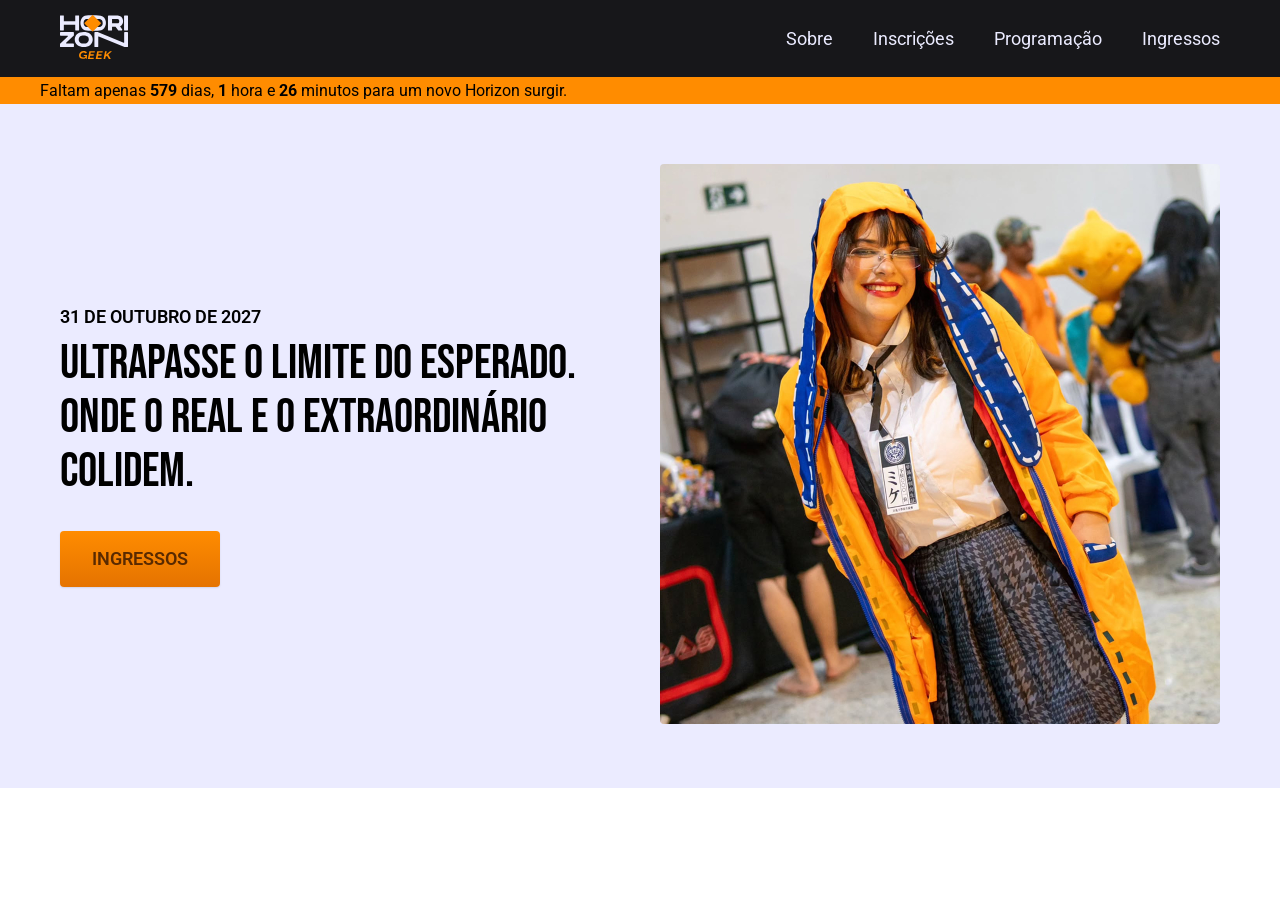
==== index.html @ f2762f48 "tipografia-e-organizacao-css" ====
<!DOCTYPE html>
<html lang="pt-br">

<head>
  <meta charset="UTF-8">
  <meta name="viewport" content="width=device-width, initial-scale=1.0">
  <title>Horizon Geek</title>
  <meta name="description" content="O maior evento nerd da região metropolita de Fortaleza Ceará">
  <link rel="stylesheet" href="./css/style.css">
  <link rel="preconnect" href="https://fonts.googleapis.com">
  <link rel="preconnect" href="https://fonts.gstatic.com" crossorigin>
  <link href="https://fonts.googleapis.com/css2?family=Bebas+Neue:wght@400&family=Roboto:wght@400;600&display=swap" rel="stylesheet">
</head>

<body>
  <header class="header-bg">
    <div class="header">
      <a href="./">
        <img src="./img/logo.svg" alt="Horizon Geek">
      </a>
      <nav aria-label="primaria">
        <ul class="header-menu">
          <li><a href="./sobre">Sobre</a></li>
          <li><a href="./inscricoes">Inscrições</a></li>
          <li><a href="./programacao">Programação</a></li>
          <li><a href="./ingressos">Ingressos</a></li>
        </ul>
      </nav>
    </div>
  </header>
  <div aria-label="contagem" class="contagem-bg">
    <div class="contagem">
      <p>Faltam apenas <span>579</span> dias, <span>1</span> hora e <span>26</span> minutos para um novo Horizon surgir.</p>
    </div>
  </div>

  <main class="introducao-bg">
    <div class="introducao">
      <div class="introducao-conteudo">
        <p>31 de outubro de 2027</p>
        <h1>Ultrapasse o limite do esperado. Onde o real e o extraordinário colidem. </h1>
        <a class="botao" href="./ingressos">Ingressos</a>
      </div>
      <div class="introducao-imagem">
        <img src="./img/fotos/introducao.jpg" alt="Introdução Cosplay">
      </div>
    </div>
  </main>
</body>

</html>
---- css/style.css ----
@import url(./global/global.css);
@import url(./global/header.css);

/* Utilidades */
@import url(./utilidades/componentes.css);

/* Home */
@import url(./home/introducao.css);
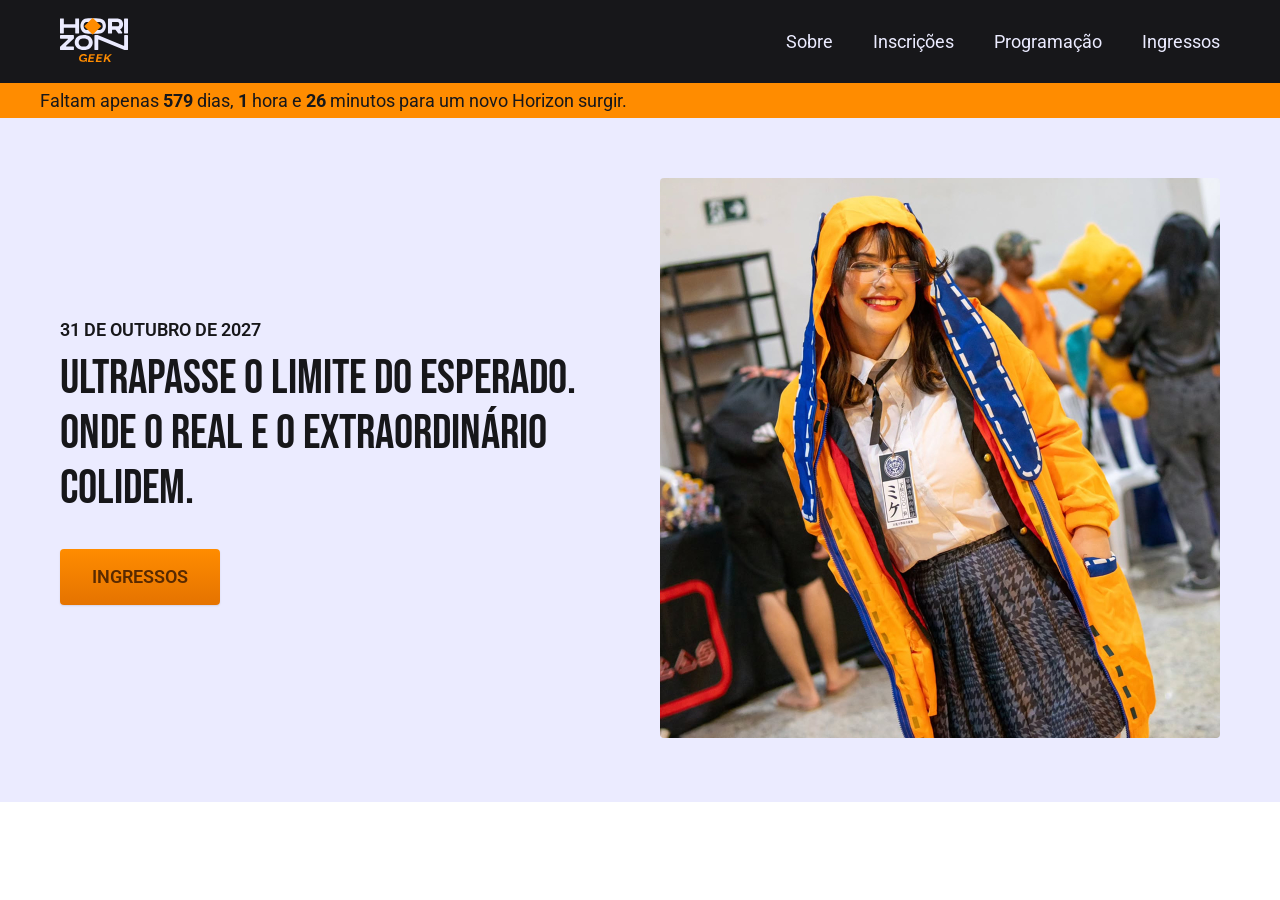
==== commit 1e7bbe93: "cores/tipografia utilitaria" ====
--- a/index.html
+++ b/index.html
@@ -5,7 +5,7 @@
   <meta charset="UTF-8">
   <meta name="viewport" content="width=device-width, initial-scale=1.0">
   <title>Horizon Geek</title>
-  <meta name="description" content="O maior evento nerd da região metropolita de Fortaleza Ceará">
+  <meta name="description" content="O maior evento nerd da região metropolitana de Fortaleza Ceará">
   <link rel="stylesheet" href="./css/style.css">
   <link rel="preconnect" href="https://fonts.googleapis.com">
   <link rel="preconnect" href="https://fonts.gstatic.com" crossorigin>
@@ -19,7 +19,7 @@
         <img src="./img/logo.svg" alt="Horizon Geek">
       </a>
       <nav aria-label="primaria">
-        <ul class="header-menu">
+        <ul class="header-menu font-2-m">
           <li><a href="./sobre">Sobre</a></li>
           <li><a href="./inscricoes">Inscrições</a></li>
           <li><a href="./programacao">Programação</a></li>
@@ -29,7 +29,7 @@
     </div>
   </header>
   <div aria-label="contagem" class="contagem-bg">
-    <div class="contagem">
+    <div class="contagem font-2-m">
       <p>Faltam apenas <span>579</span> dias, <span>1</span> hora e <span>26</span> minutos para um novo Horizon surgir.</p>
     </div>
   </div>
@@ -37,8 +37,8 @@
   <main class="introducao-bg">
     <div class="introducao">
       <div class="introducao-conteudo">
-        <p>31 de outubro de 2027</p>
-        <h1>Ultrapasse o limite do esperado. Onde o real e o extraordinário colidem. </h1>
+        <p class="font-2-m-b">31 de outubro de 2027</p>
+        <h1 class="font-1-xl">Ultrapasse o limite do esperado. Onde o real e o extraordinário colidem.</h1>
         <a class="botao" href="./ingressos">Ingressos</a>
       </div>
       <div class="introducao-imagem">
--- a/css/style.css
+++ b/css/style.css
@@ -1,4 +1,6 @@
 @import url(./global/global.css);
+@import url(./utilidades/tipografia.css);
+@import url(./utilidades/cores.css);
 @import url(./global/header.css);
 
 /* Utilidades */
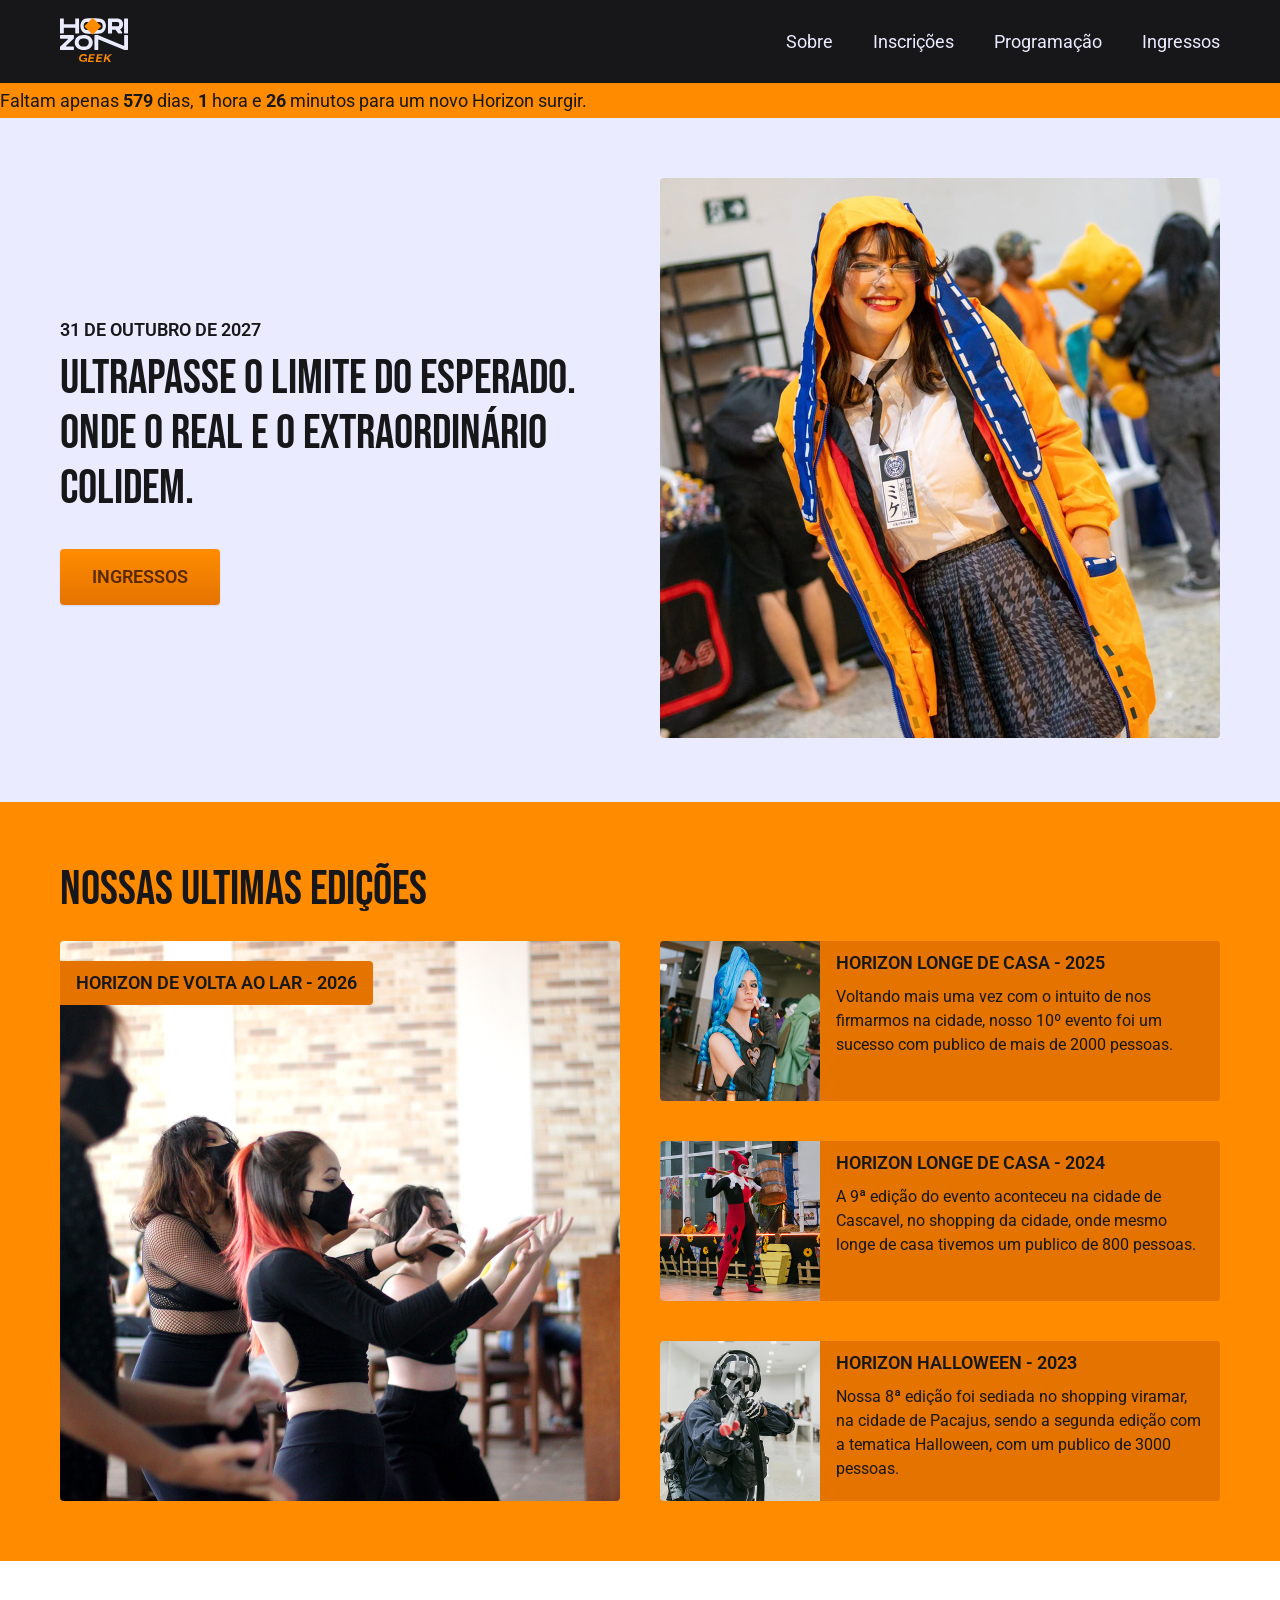
==== commit 531aff6f: "secao-edicoes" ====
--- a/index.html
+++ b/index.html
@@ -14,7 +14,7 @@
 
 <body>
   <header class="header-bg">
-    <div class="header">
+    <div class="header container">
       <a href="./">
         <img src="./img/logo.svg" alt="Horizon Geek">
       </a>
@@ -35,7 +35,7 @@
   </div>
 
   <main class="introducao-bg">
-    <div class="introducao">
+    <div class="introducao container">
       <div class="introducao-conteudo">
         <p class="font-2-m-b">31 de outubro de 2027</p>
         <h1 class="font-1-xl">Ultrapasse o limite do esperado. Onde o real e o extraordinário colidem.</h1>
@@ -46,6 +46,33 @@
       </div>
     </div>
   </main>
+
+  <article class="edicoes-bg">
+    <div class="edicoes container">
+      <h1 class="font-1-xl">nossas ultimas edições</h1>
+      <div class="edicoes-imagem">
+        <img src="./img/fotos/imagem-2026.jpg" alt="Evento no ano de 2026">
+        <h3 class="font-2-m-b">Horizon de Volta ao lar - 2026</h3>
+      </div>
+      <ul class="edicoes-itens">
+        <li>
+          <img src="./img/fotos/imagem-2025.jpg" alt="Evento no ano de 2025">
+          <h3 class="font-2-m-b">Horizon Longe de Casa - 2025</h3>
+          <p class="font-2-s">Voltando mais uma vez com o intuito de nos firmarmos na cidade, nosso 10º evento foi um sucesso com publico de mais de 2000 pessoas.</p>
+        </li>
+        <li>
+          <img src="./img/fotos/imagem-2024.jpg" alt="Evento no ano de 2024">
+          <h3 class="font-2-m-b">Horizon Longe de Casa - 2024</h3>
+          <p class="font-2-s">A 9ª edição do evento aconteceu na cidade de Cascavel, no shopping da cidade, onde mesmo longe de casa tivemos um publico de 800 pessoas.</p>
+        </li>
+        <li>
+          <img src="./img/fotos/imagem-2023.jpg" alt="Evento no ano de 2023">
+          <h3 class="font-2-m-b">Horizon Halloween - 2023</h3>
+          <p class="font-2-s">Nossa 8ª edição foi sediada no shopping viramar, na cidade de Pacajus, sendo a segunda edição com a tematica Halloween, com um publico de 3000 pessoas.</p>
+        </li>
+      </ul>
+    </div>
+  </article>
 </body>
 
 </html>
--- a/css/style.css
+++ b/css/style.css
@@ -8,3 +8,4 @@
 
 /* Home */
 @import url(./home/introducao.css);
+@import url(./home/edicoes.css);
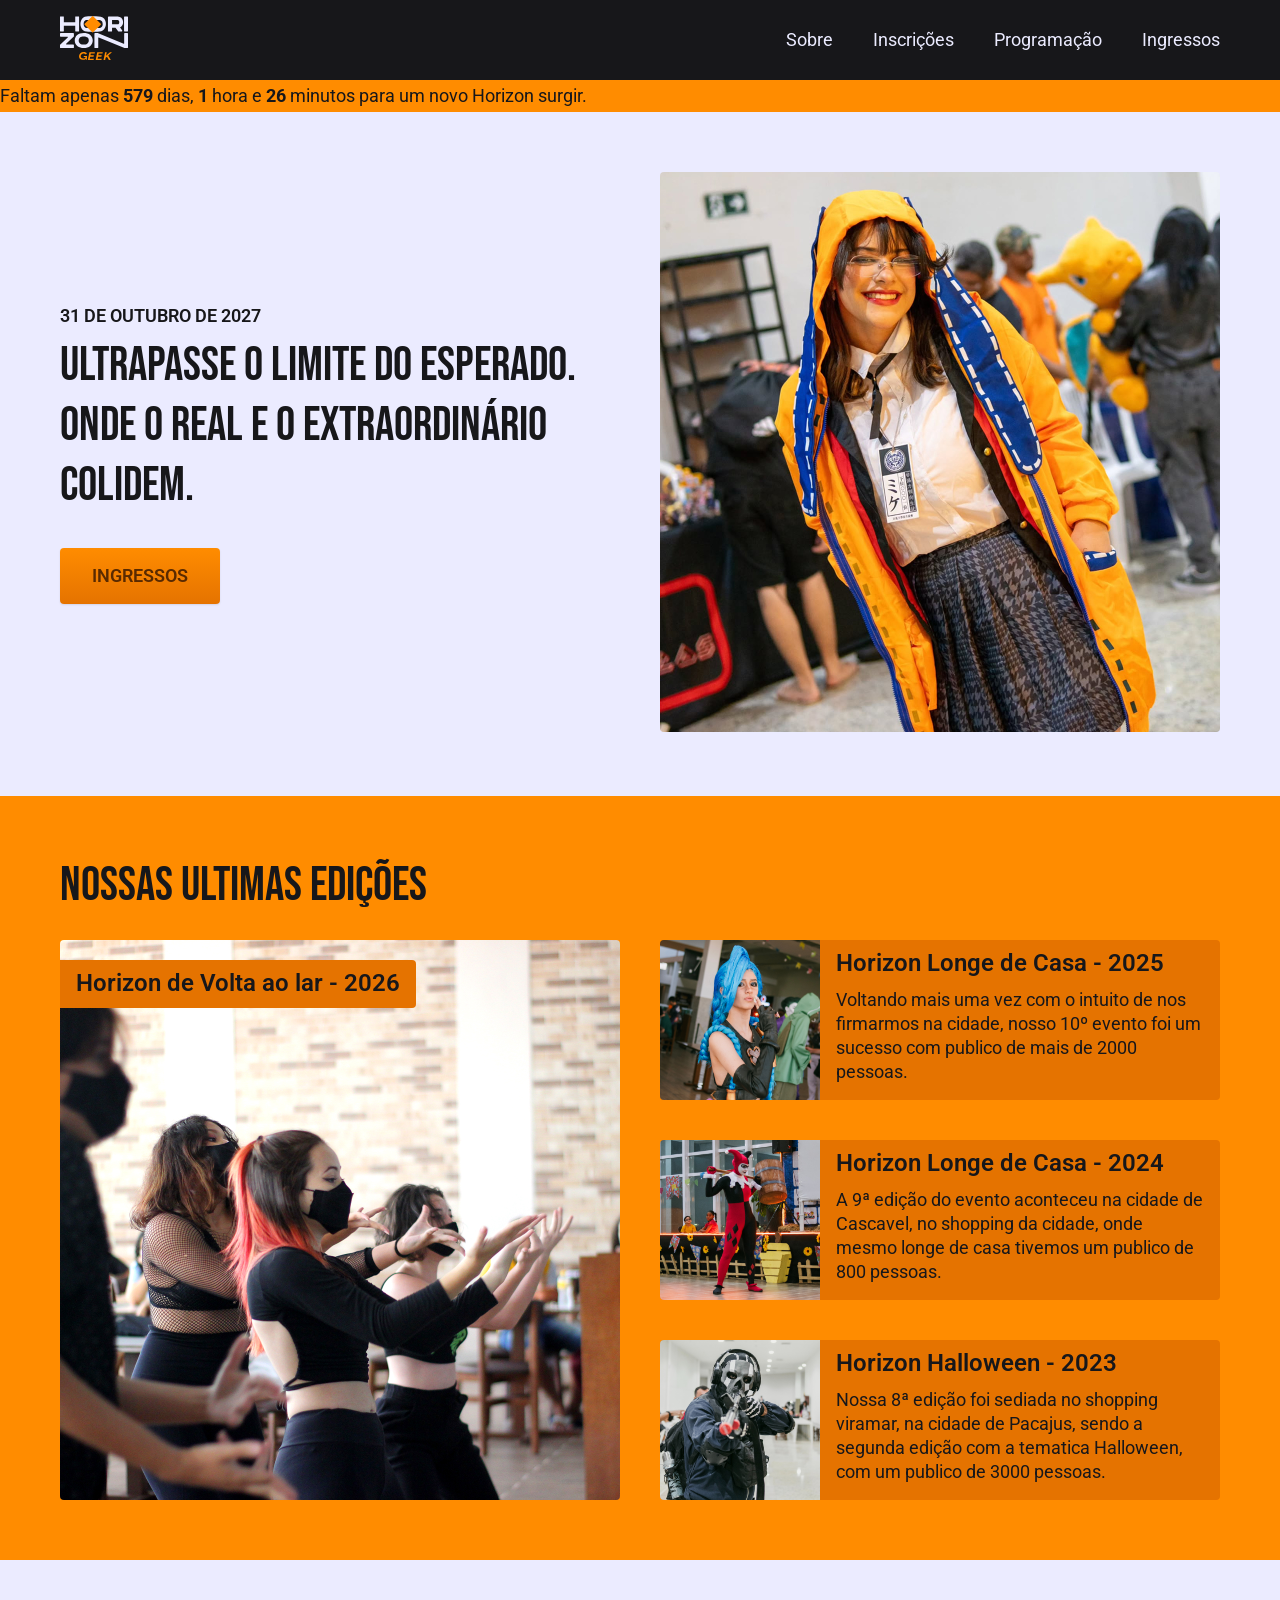
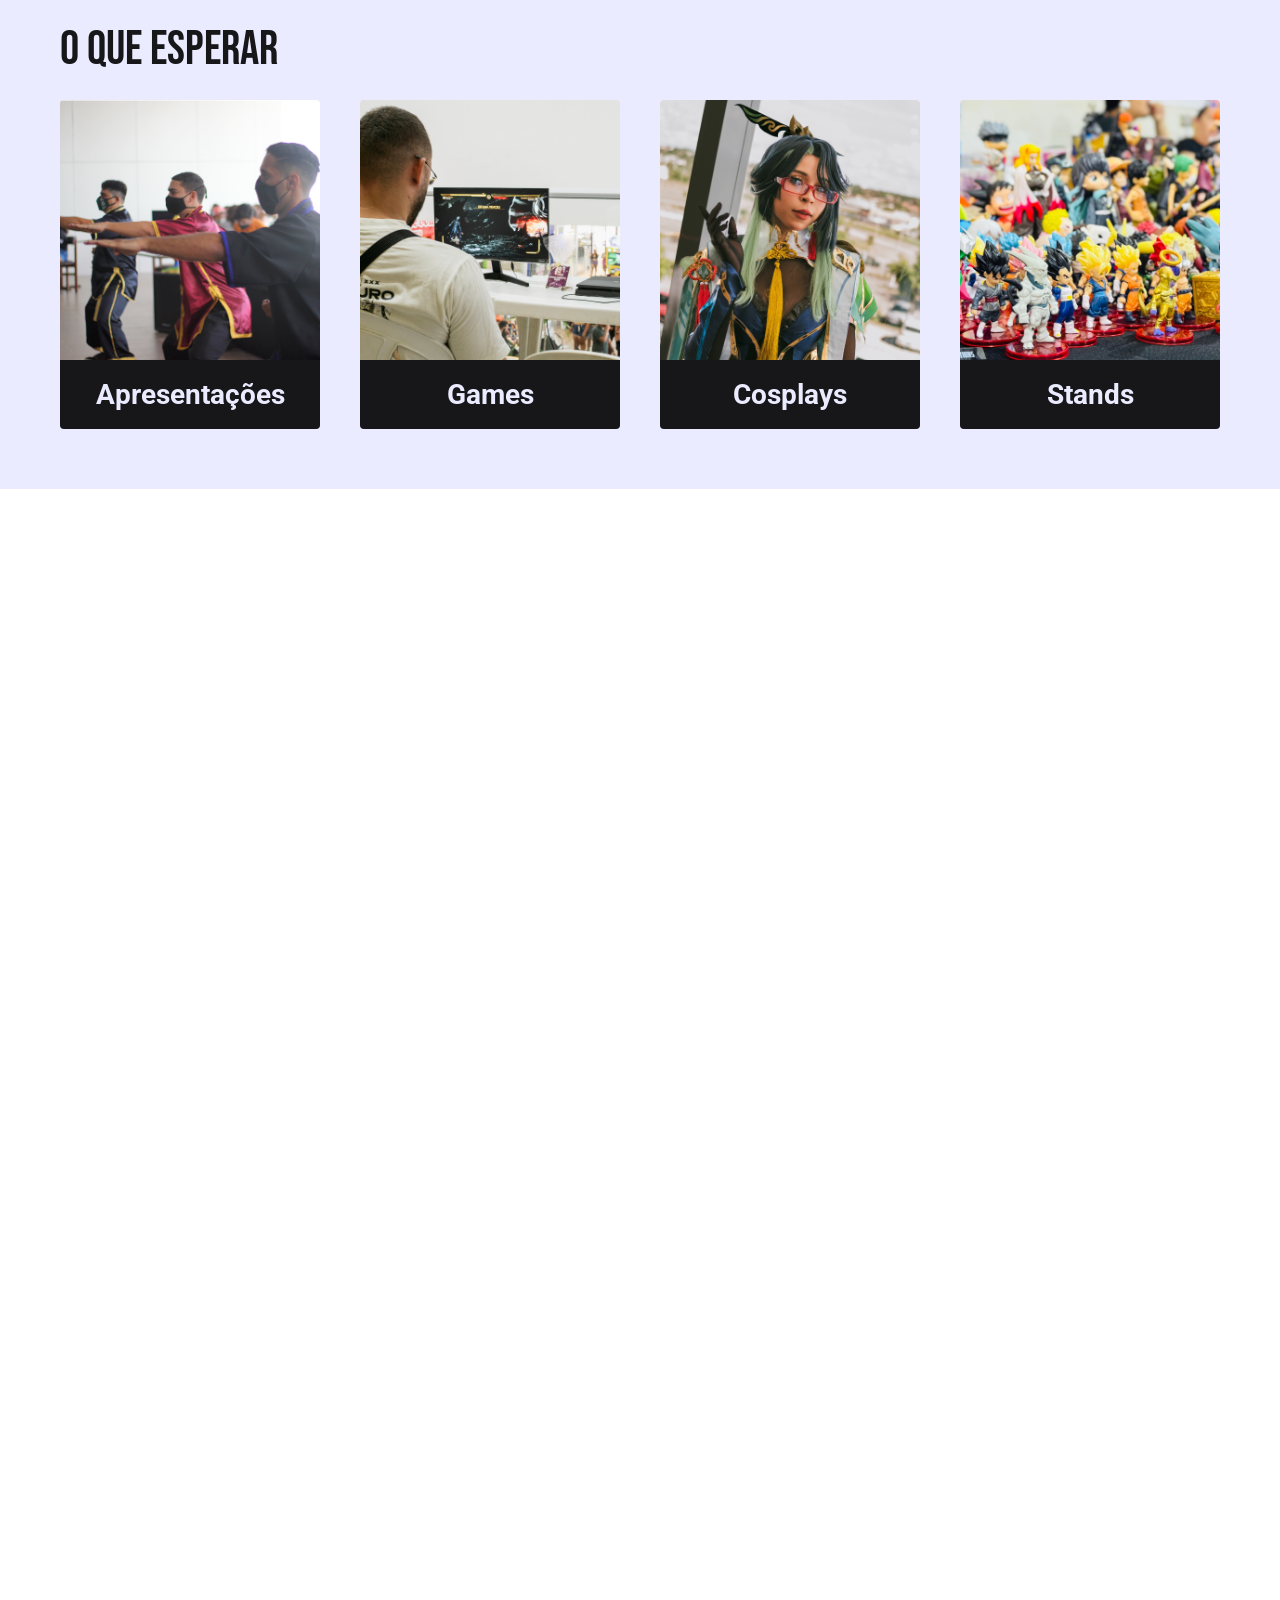
==== commit 95771716: "sessao-atracoes" ====
--- a/index.html
+++ b/index.html
@@ -19,7 +19,7 @@
         <img src="./img/logo.svg" alt="Horizon Geek">
       </a>
       <nav aria-label="primaria">
-        <ul class="header-menu font-2-m">
+        <ul class="header-menu font-2-s cor-0">
           <li><a href="./sobre">Sobre</a></li>
           <li><a href="./inscricoes">Inscrições</a></li>
           <li><a href="./programacao">Programação</a></li>
@@ -28,8 +28,8 @@
       </nav>
     </div>
   </header>
-  <div aria-label="contagem" class="contagem-bg">
-    <div class="contagem font-2-m">
+  <div aria-label="Contagem Regressiva" class="contagem-bg">
+    <div class="contagem font-2-s cor-11">
       <p>Faltam apenas <span>579</span> dias, <span>1</span> hora e <span>26</span> minutos para um novo Horizon surgir.</p>
     </div>
   </div>
@@ -37,8 +37,8 @@
   <main class="introducao-bg">
     <div class="introducao container">
       <div class="introducao-conteudo">
-        <p class="font-2-m-b">31 de outubro de 2027</p>
-        <h1 class="font-1-xl">Ultrapasse o limite do esperado. Onde o real e o extraordinário colidem.</h1>
+        <p class="font-2-s-b cor-11">31 de outubro de 2027</p>
+        <h1 class="font-1-xl cor-11">Ultrapasse o limite do esperado. Onde o real e o extraordinário colidem.</h1>
         <a class="botao" href="./ingressos">Ingressos</a>
       </div>
       <div class="introducao-imagem">
@@ -49,26 +49,49 @@
 
   <article class="edicoes-bg">
     <div class="edicoes container">
-      <h1 class="font-1-xl">nossas ultimas edições</h1>
+      <h1 class="font-1-xl cor-11">nossas ultimas edições</h1>
       <div class="edicoes-imagem">
         <img src="./img/fotos/imagem-2026.jpg" alt="Evento no ano de 2026">
-        <h3 class="font-2-m-b">Horizon de Volta ao lar - 2026</h3>
+        <h3 class="font-2-m-b cor-11">Horizon de Volta ao lar - 2026</h3>
       </div>
       <ul class="edicoes-itens">
         <li>
           <img src="./img/fotos/imagem-2025.jpg" alt="Evento no ano de 2025">
-          <h3 class="font-2-m-b">Horizon Longe de Casa - 2025</h3>
-          <p class="font-2-s">Voltando mais uma vez com o intuito de nos firmarmos na cidade, nosso 10º evento foi um sucesso com publico de mais de 2000 pessoas.</p>
+          <h3 class="font-2-m-b cor-11">Horizon Longe de Casa - 2025</h3>
+          <p class="font-2-s cor-11">Voltando mais uma vez com o intuito de nos firmarmos na cidade, nosso 10º evento foi um sucesso com publico de mais de 2000 pessoas.</p>
         </li>
         <li>
           <img src="./img/fotos/imagem-2024.jpg" alt="Evento no ano de 2024">
-          <h3 class="font-2-m-b">Horizon Longe de Casa - 2024</h3>
-          <p class="font-2-s">A 9ª edição do evento aconteceu na cidade de Cascavel, no shopping da cidade, onde mesmo longe de casa tivemos um publico de 800 pessoas.</p>
+          <h3 class="font-2-m-b cor-11">Horizon Longe de Casa - 2024</h3>
+          <p class="font-2-s cor-11">A 9ª edição do evento aconteceu na cidade de Cascavel, no shopping da cidade, onde mesmo longe de casa tivemos um publico de 800 pessoas.</p>
         </li>
         <li>
           <img src="./img/fotos/imagem-2023.jpg" alt="Evento no ano de 2023">
-          <h3 class="font-2-m-b">Horizon Halloween - 2023</h3>
-          <p class="font-2-s">Nossa 8ª edição foi sediada no shopping viramar, na cidade de Pacajus, sendo a segunda edição com a tematica Halloween, com um publico de 3000 pessoas.</p>
+          <h3 class="font-2-m-b cor-11">Horizon Halloween - 2023</h3>
+          <p class="font-2-s cor-11">Nossa 8ª edição foi sediada no shopping viramar, na cidade de Pacajus, sendo a segunda edição com a tematica Halloween, com um publico de 3000 pessoas.</p>
+        </li>
+      </ul>
+    </div>
+  </article>
+  <article class="atracoes-bg">
+    <div class="atracoes container">
+      <h1 class="font-1-xl cor-11">o que esperar</h1>
+      <ul class="itens font-2-m-b cor-0">
+        <li>
+          <img src="./img/fotos/o-que-esperar-kong-fu.jpg" alt="Aprensetação de kong-fu">
+          <h3>Apresentações</h3>
+        </li>
+        <li>
+          <img src="./img/fotos/o-que-esperar-games.jpg" alt="Games">
+          <h3>Games</h3>
+        </li>
+        <li>
+          <img src="./img/fotos/o-que-esperar-cosplay.jpg" alt="Cosplays">
+          <h3>Cosplays</h3>
+        </li>
+        <li>
+          <img src="./img/fotos/o-que-esperar-stands.jpg" alt="Stands de venda">
+          <h3>Stands</h3>
         </li>
       </ul>
     </div>
--- a/css/style.css
+++ b/css/style.css
@@ -9,3 +9,4 @@
 /* Home */
 @import url(./home/introducao.css);
 @import url(./home/edicoes.css);
+@import url(./home/atracoes.css);
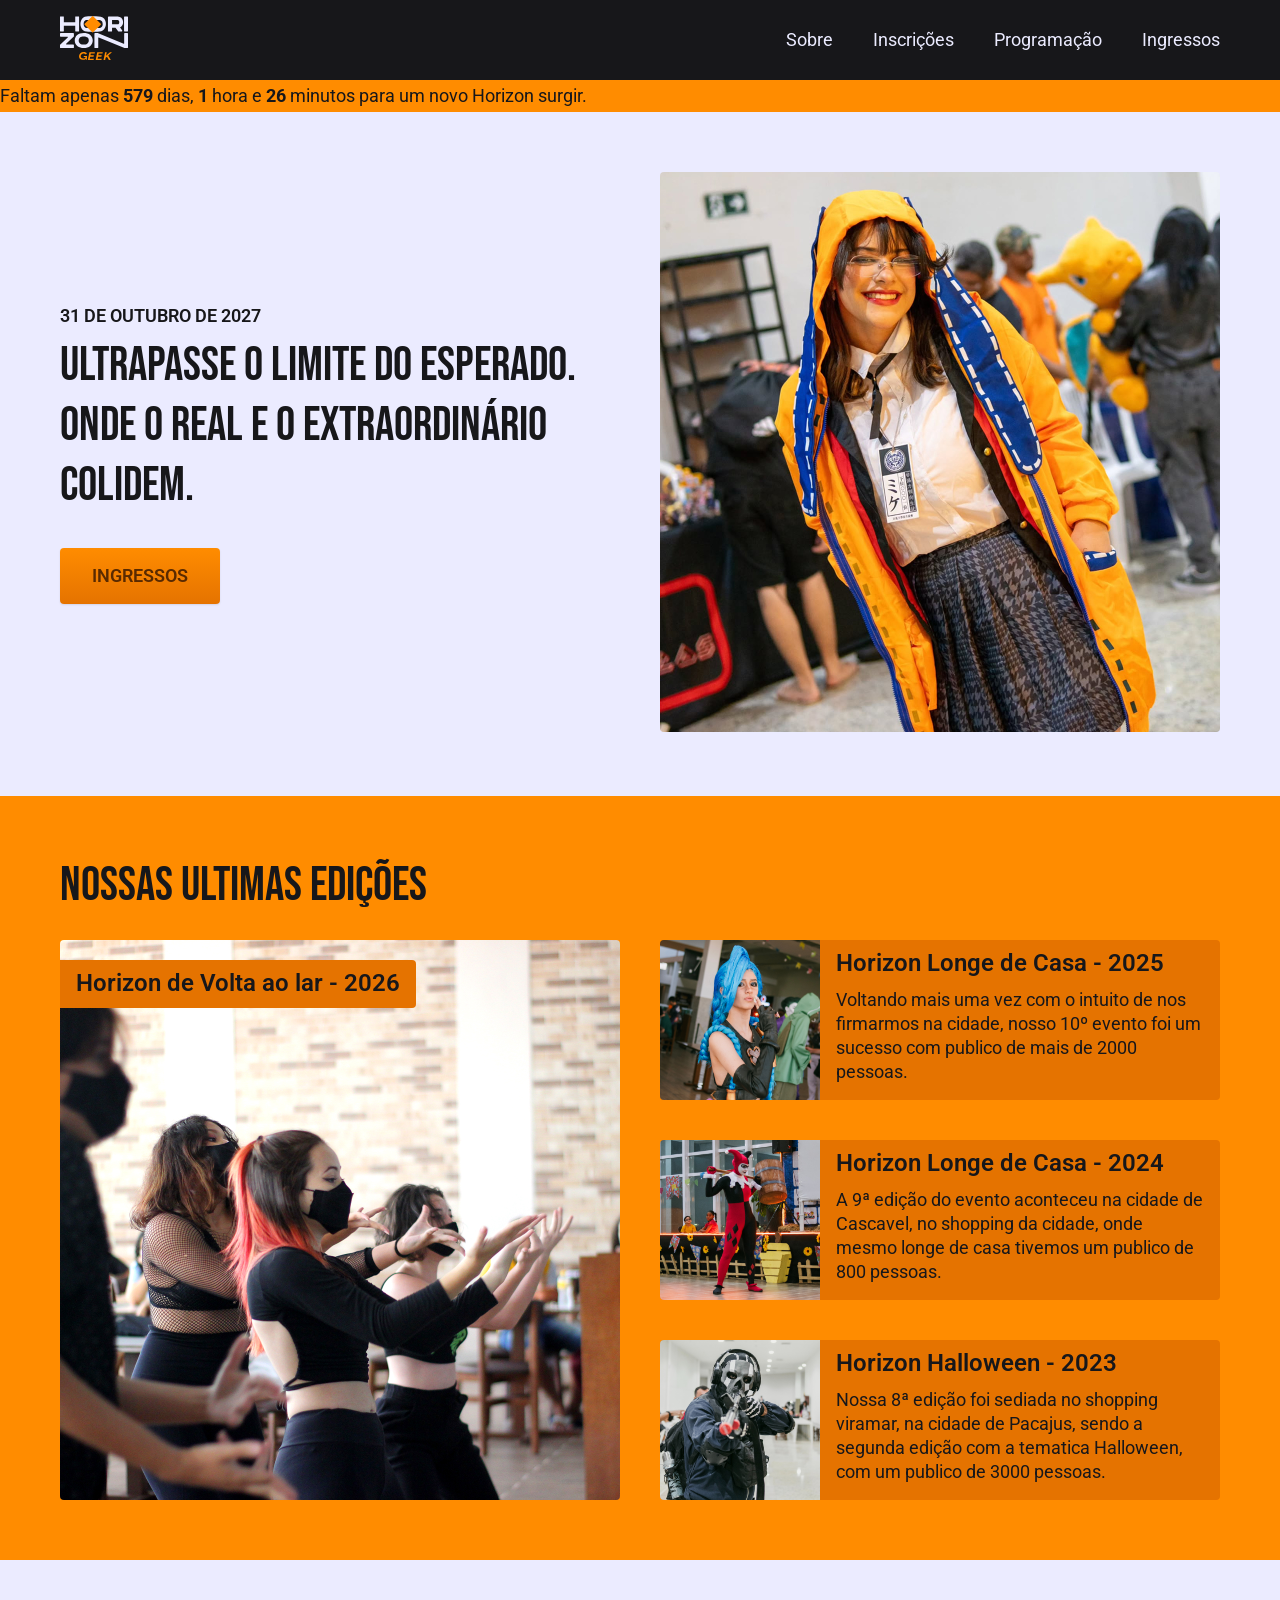
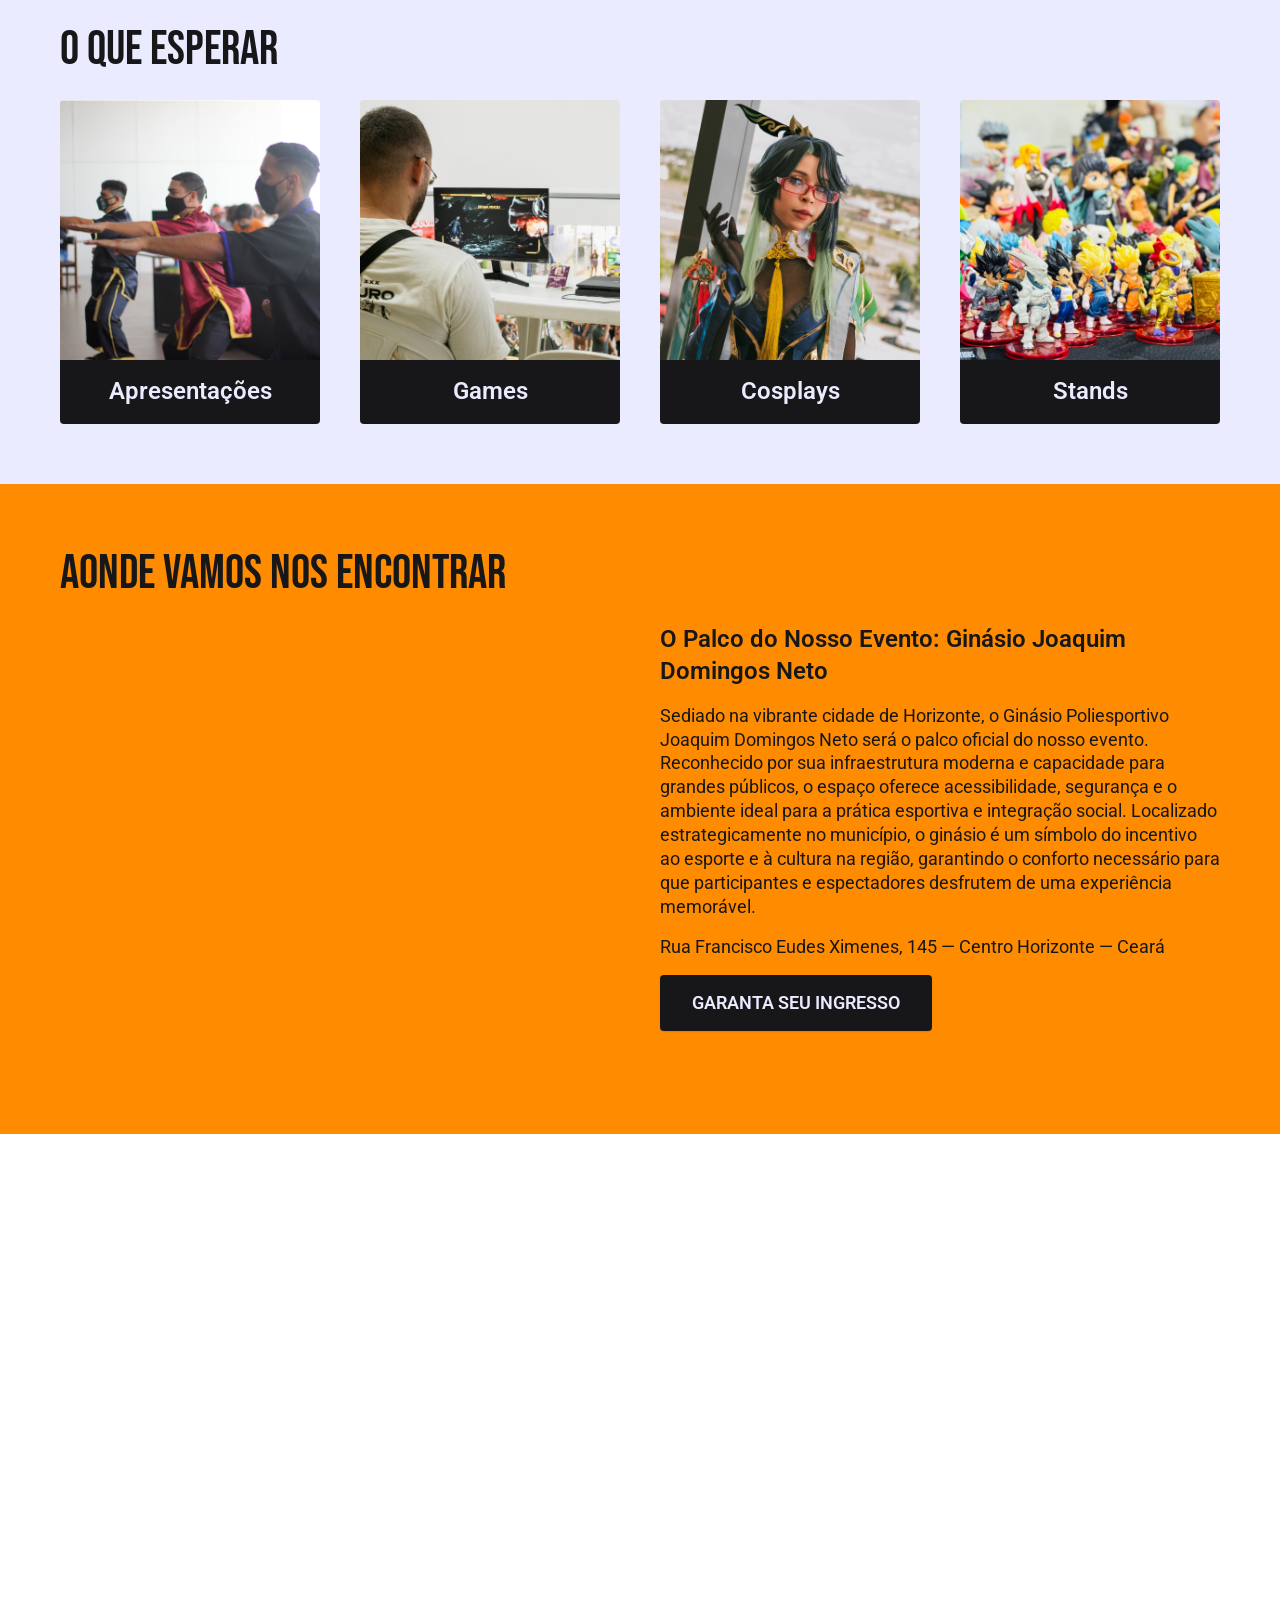
==== commit 29775151: "sessao-localizacao" ====
--- a/index.html
+++ b/index.html
@@ -21,9 +21,9 @@
       <nav aria-label="primaria">
         <ul class="header-menu font-2-s cor-0">
           <li><a href="./sobre">Sobre</a></li>
-          <li><a href="./inscricoes">Inscrições</a></li>
+          <li><a href="https://docs.google.com/forms/d/e/1FAIpQLSdzge2fQRii6m-gMXaLrvUEQLI-GAgjIFrYRJ-Gko-ocOI7Vg/viewform?usp=publish-editor">Inscrições</a></li>
           <li><a href="./programacao">Programação</a></li>
-          <li><a href="./ingressos">Ingressos</a></li>
+          <li><a href="https://produtores.sympla.com.br/">Ingressos</a></li>
         </ul>
       </nav>
     </div>
@@ -39,7 +39,7 @@
       <div class="introducao-conteudo">
         <p class="font-2-s-b cor-11">31 de outubro de 2027</p>
         <h1 class="font-1-xl cor-11">Ultrapasse o limite do esperado. Onde o real e o extraordinário colidem.</h1>
-        <a class="botao" href="./ingressos">Ingressos</a>
+        <a class="botao-p" href="https://produtores.sympla.com.br/">Ingressos</a>
       </div>
       <div class="introducao-imagem">
         <img src="./img/fotos/introducao.jpg" alt="Introdução Cosplay">
@@ -73,27 +73,40 @@
       </ul>
     </div>
   </article>
+
   <article class="atracoes-bg">
     <div class="atracoes container">
       <h1 class="font-1-xl cor-11">o que esperar</h1>
       <ul class="itens font-2-m-b cor-0">
         <li>
           <img src="./img/fotos/o-que-esperar-kong-fu.jpg" alt="Aprensetação de kong-fu">
-          <h3>Apresentações</h3>
+          <h3 class="font-2-m-b cor-0">Apresentações</h3>
         </li>
         <li>
           <img src="./img/fotos/o-que-esperar-games.jpg" alt="Games">
-          <h3>Games</h3>
+          <h3 class="font-2-m-b cor-0">Games</h3>
         </li>
         <li>
           <img src="./img/fotos/o-que-esperar-cosplay.jpg" alt="Cosplays">
-          <h3>Cosplays</h3>
+          <h3 class="font-2-m-b cor-0">Cosplays</h3>
         </li>
         <li>
           <img src="./img/fotos/o-que-esperar-stands.jpg" alt="Stands de venda">
-          <h3>Stands</h3>
+          <h3 class="font-2-m-b cor-0">Stands</h3>
         </li>
       </ul>
+    </div>
+  </article>
+  <article class="localizacao-bg">
+    <div class="localizacao container">
+      <h1 class="font-1-xl cor-11">aonde vamos nos encontrar</h1>
+      <iframe src="https://www.google.com/maps/embed?pb=!1m18!1m12!1m3!1d3979.582846275996!2d-38.49763052426476!3d-4.104950645205152!2m3!1f0!2f0!3f0!3m2!1i1024!2i768!4f13.1!3m3!1m2!1s0x7b8b00fd0e4ba85%3A0x23ad6bf661198765!2sR.%20Francisco%20Eudes%20Ximenes%2C%20145%20-%20Centro%2C%20Horizonte%20-%20CE%2C%2062880-000!5e0!3m2!1spt-BR!2sbr!4v1776187404392!5m2!1spt-BR!2sbr" allowfullscreen="" loading="lazy" referrerpolicy="no-referrer-when-downgrade"></iframe>
+      <div class="localizacao-conteudo">
+        <h3 class="font-2-m-b cor-11">O Palco do Nosso Evento: Ginásio Joaquim Domingos Neto</h3>
+        <p class="font-2-s cor-11">Sediado na vibrante cidade de Horizonte, o Ginásio Poliesportivo Joaquim Domingos Neto será o palco oficial do nosso evento. Reconhecido por sua infraestrutura moderna e capacidade para grandes públicos, o espaço oferece acessibilidade, segurança e o ambiente ideal para a prática esportiva e integração social. Localizado estrategicamente no município, o ginásio é um símbolo do incentivo ao esporte e à cultura na região, garantindo o conforto necessário para que participantes e espectadores desfrutem de uma experiência memorável.</p>
+        <address class="font-2-s cor-11">Rua Francisco Eudes Ximenes, 145 — Centro Horizonte — Ceará</address>
+        <a class="botao-s" href="https://produtores.sympla.com.br/">Garanta seu ingresso</a>
+      </div>
     </div>
   </article>
 </body>
--- a/css/style.css
+++ b/css/style.css
@@ -10,3 +10,4 @@
 @import url(./home/introducao.css);
 @import url(./home/edicoes.css);
 @import url(./home/atracoes.css);
+@import url(./home/localizacao.css);
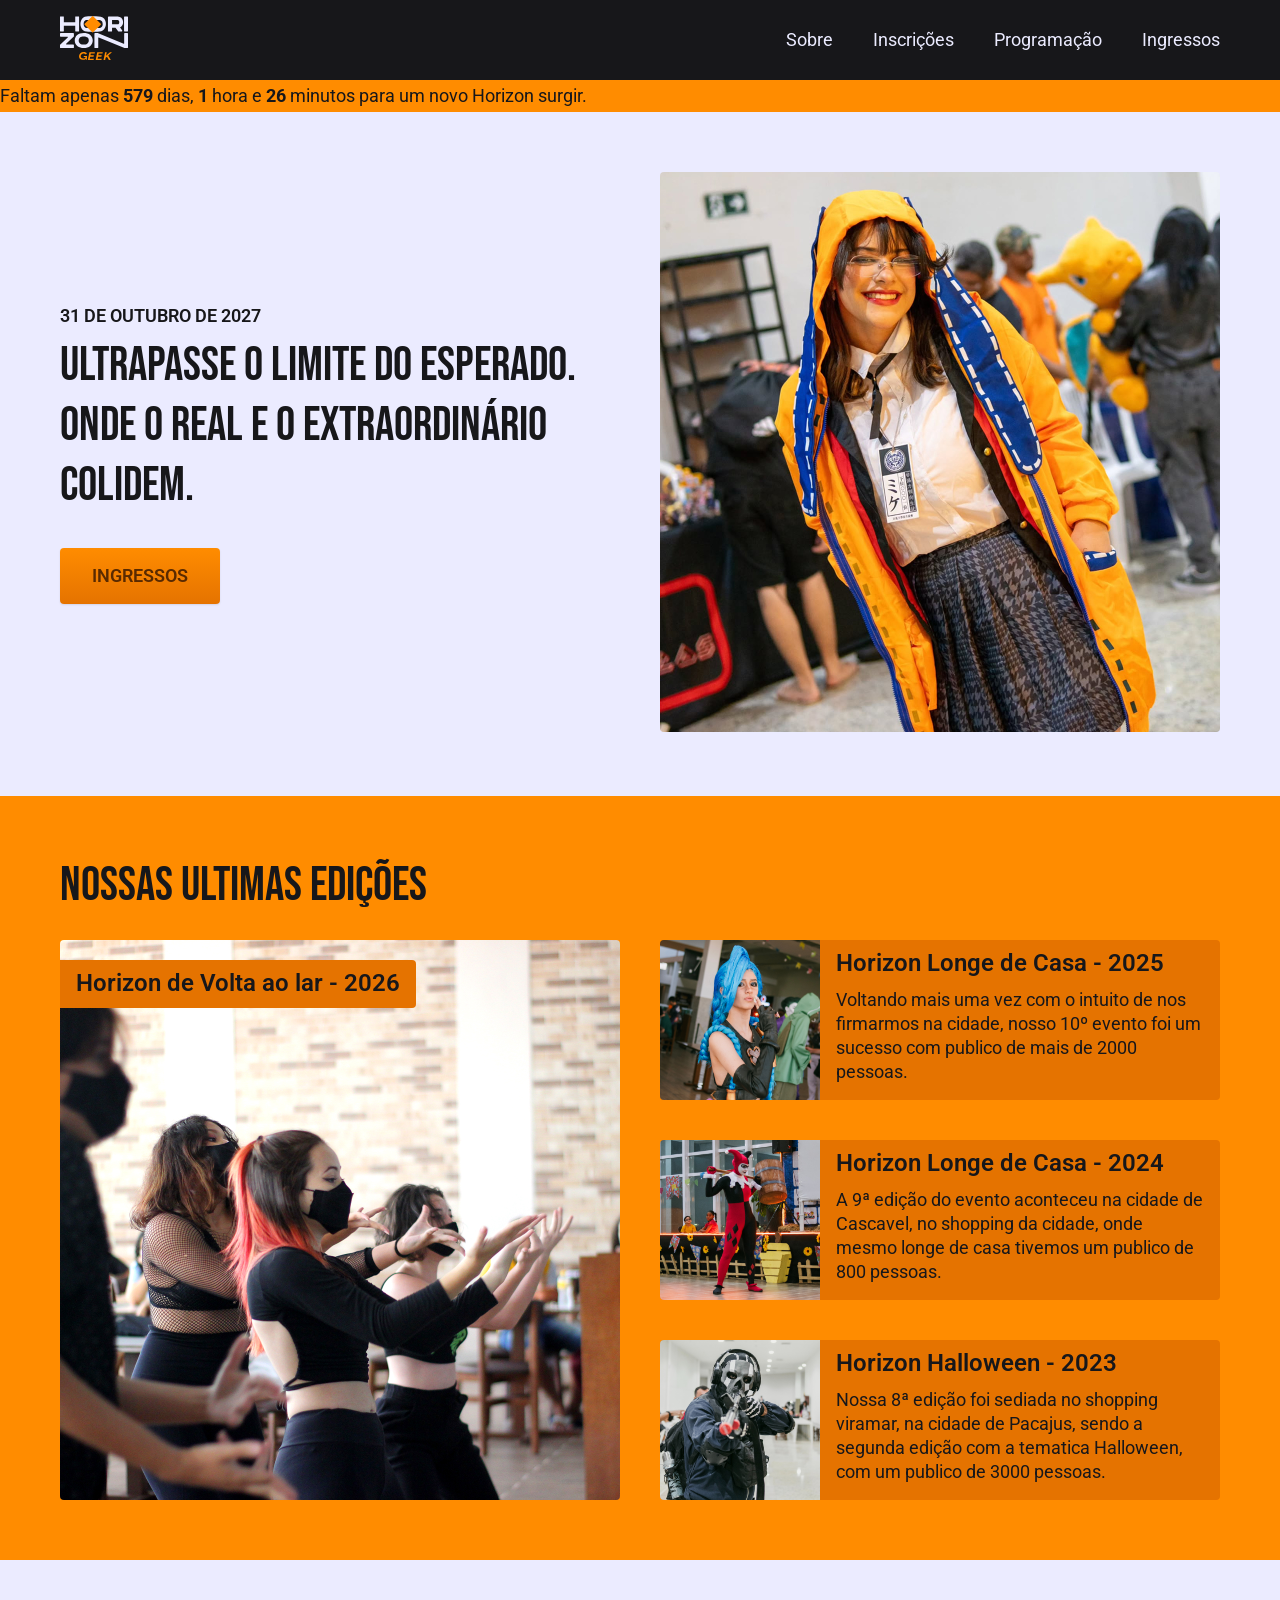
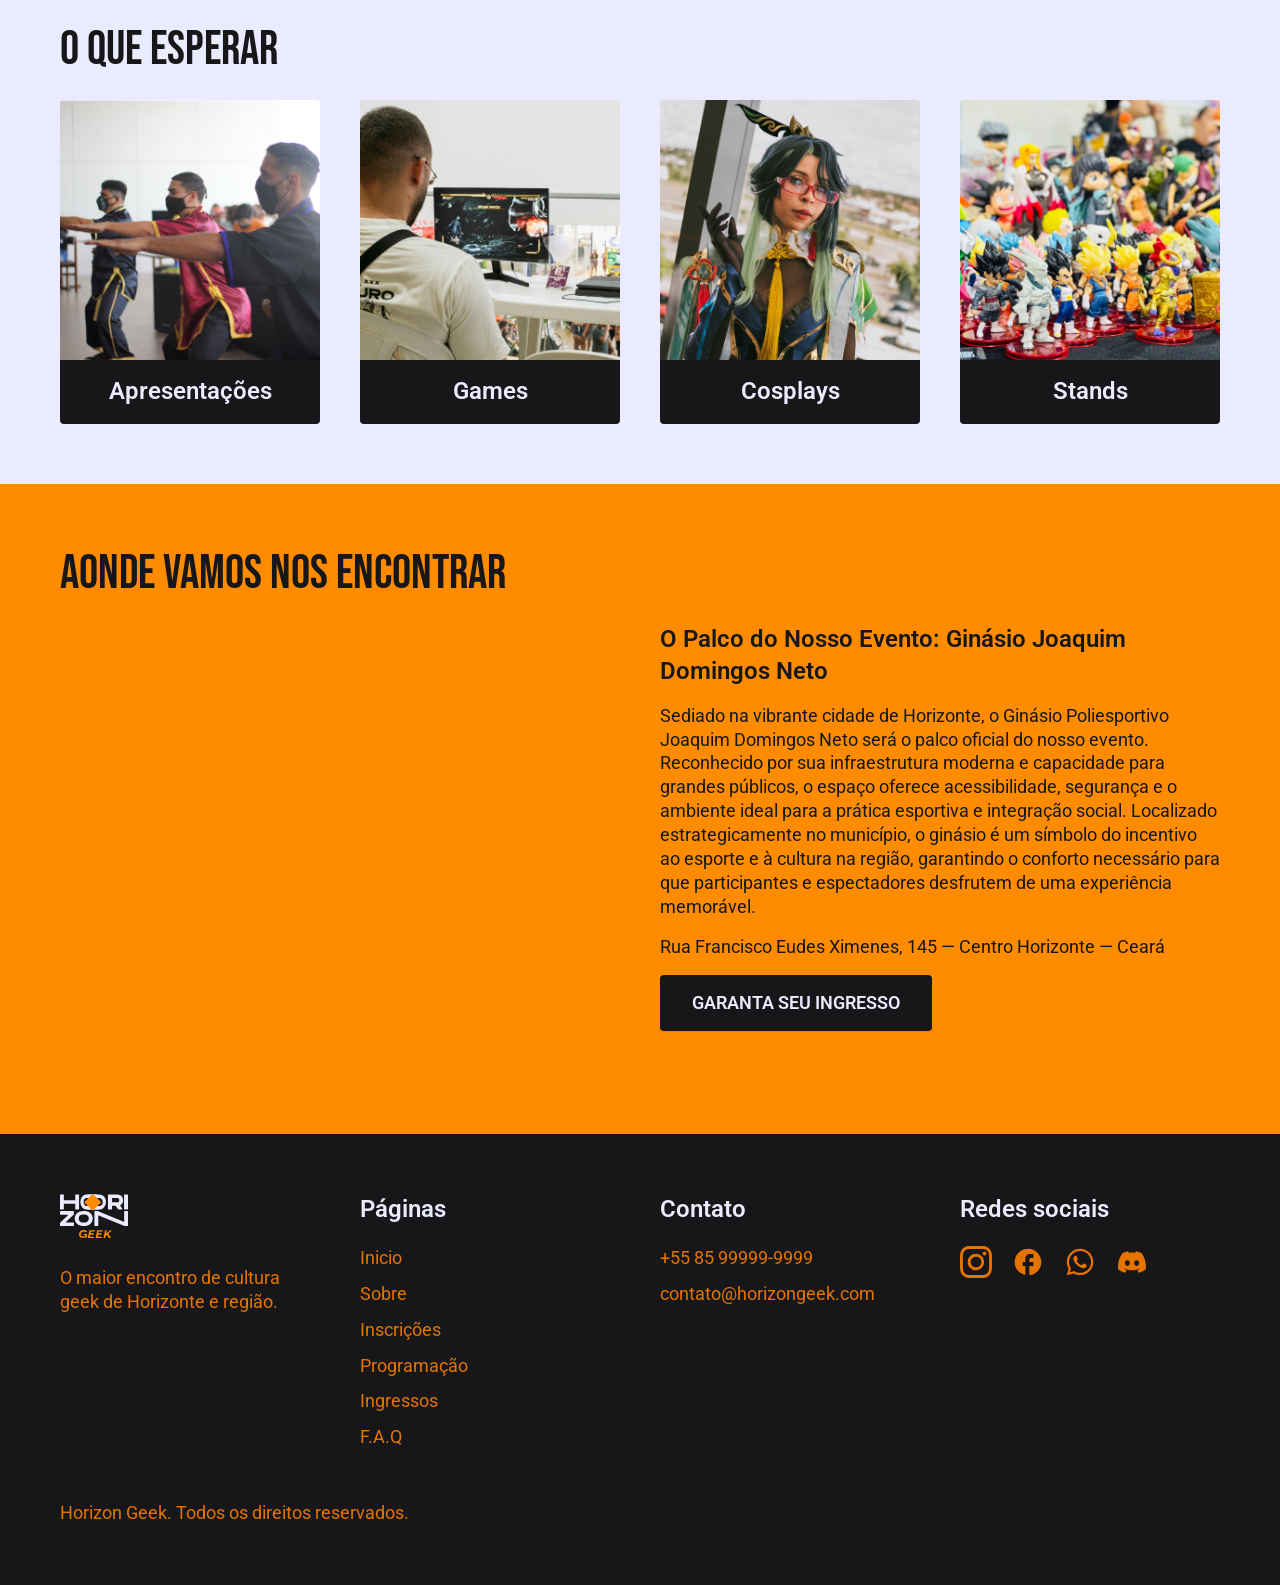
==== commit 099c6809: "sessao-rodape" ====
--- a/index.html
+++ b/index.html
@@ -109,6 +109,48 @@
       </div>
     </div>
   </article>
+
+  <footer class="rodape-bg">
+    <div class="rodape container">
+      <div class="rodape-marca">
+        <img src="./img/logo.svg" alt="Horizon Geek">
+        <p class="font-2-s cor-p2">O maior encontro de cultura geek de Horizonte e região.</p>
+      </div>
+      <div class="rodape-paginas">
+        <h3 class="font-2-m-b cor-0">Páginas</h3>
+        <nav>
+          <ul class="font-2-s cor-p2">
+            <li><a href="./">Inicio</a></li>
+            <li><a href="./sobre.html">Sobre</a></li>
+            <li><a href="https://docs.google.com/forms/d/e/1FAIpQLSdzge2fQRii6m-gMXaLrvUEQLI-GAgjIFrYRJ-Gko-ocOI7Vg/viewform?usp=publish-editor">Inscrições</a></li>
+            <li><a href="./programacao.html">Programação</a></li>
+            <li><a href="https://produtores.sympla.com.br">Ingressos</a></li>
+            <li><a href="./perguntas.html">F.A.Q</a></li>
+          </ul>
+        </nav>
+      </div>
+
+      <div class="rodape-contato">
+        <h3 class="font-2-m-b cor-0">Contato</h3>
+        <nav>
+          <ul class="font-2-s cor-p2">
+            <li><a href="tel:+5585999999999">+55 85 99999-9999</a></li>
+            <li><a href="mailto:contato@horizongeek.com">contato@horizongeek.com</a></li>
+          </ul>
+        </nav>
+      </div>
+
+      <div class="rodape-redes">
+        <h3 class="font-2-m-b cor-0">Redes sociais</h3>
+        <a href="https://www.instagram.com/horizongeek"><img src="./img/icones/instagram.svg" alt="instagram"></a>
+        <a href="https://www.facebook.com/horizongeek"><img src="./img/icones/facebook.svg" alt="facebook"></a>
+        <a href="./whatsapp.html"><img src="./img/icones/whatsapp.svg" alt="whatsapp"></a>
+        <a href="./discord.html"><img src="./img/icones/discord.svg" alt="discord"></a>
+      </div>
+
+      <p class="rodape-copy font-2-s cor-p2">Horizon Geek. Todos os direitos reservados.</p>
+    </div>
+  </footer>
 </body>
 
 </html>
--- a/css/style.css
+++ b/css/style.css
@@ -2,6 +2,7 @@
 @import url(./utilidades/tipografia.css);
 @import url(./utilidades/cores.css);
 @import url(./global/header.css);
+@import url(./global/footer.css);
 
 /* Utilidades */
 @import url(./utilidades/componentes.css);
